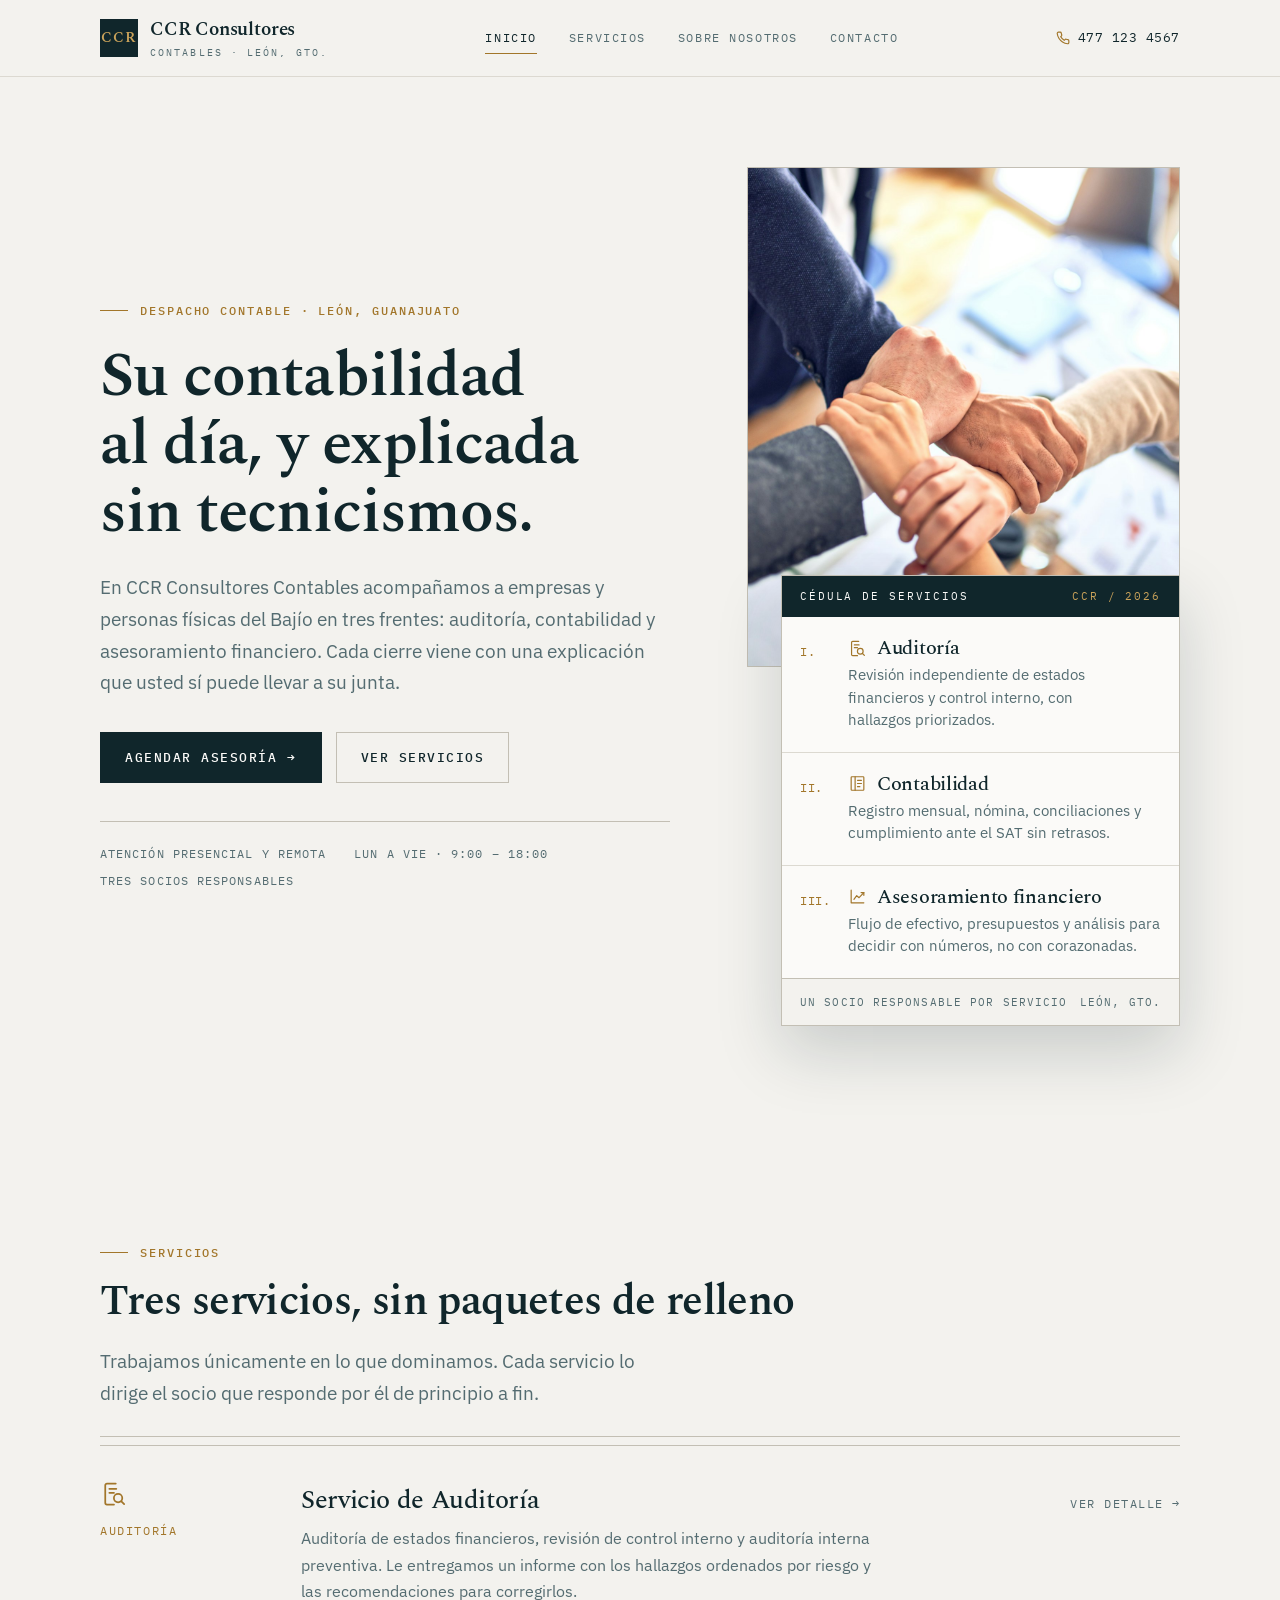
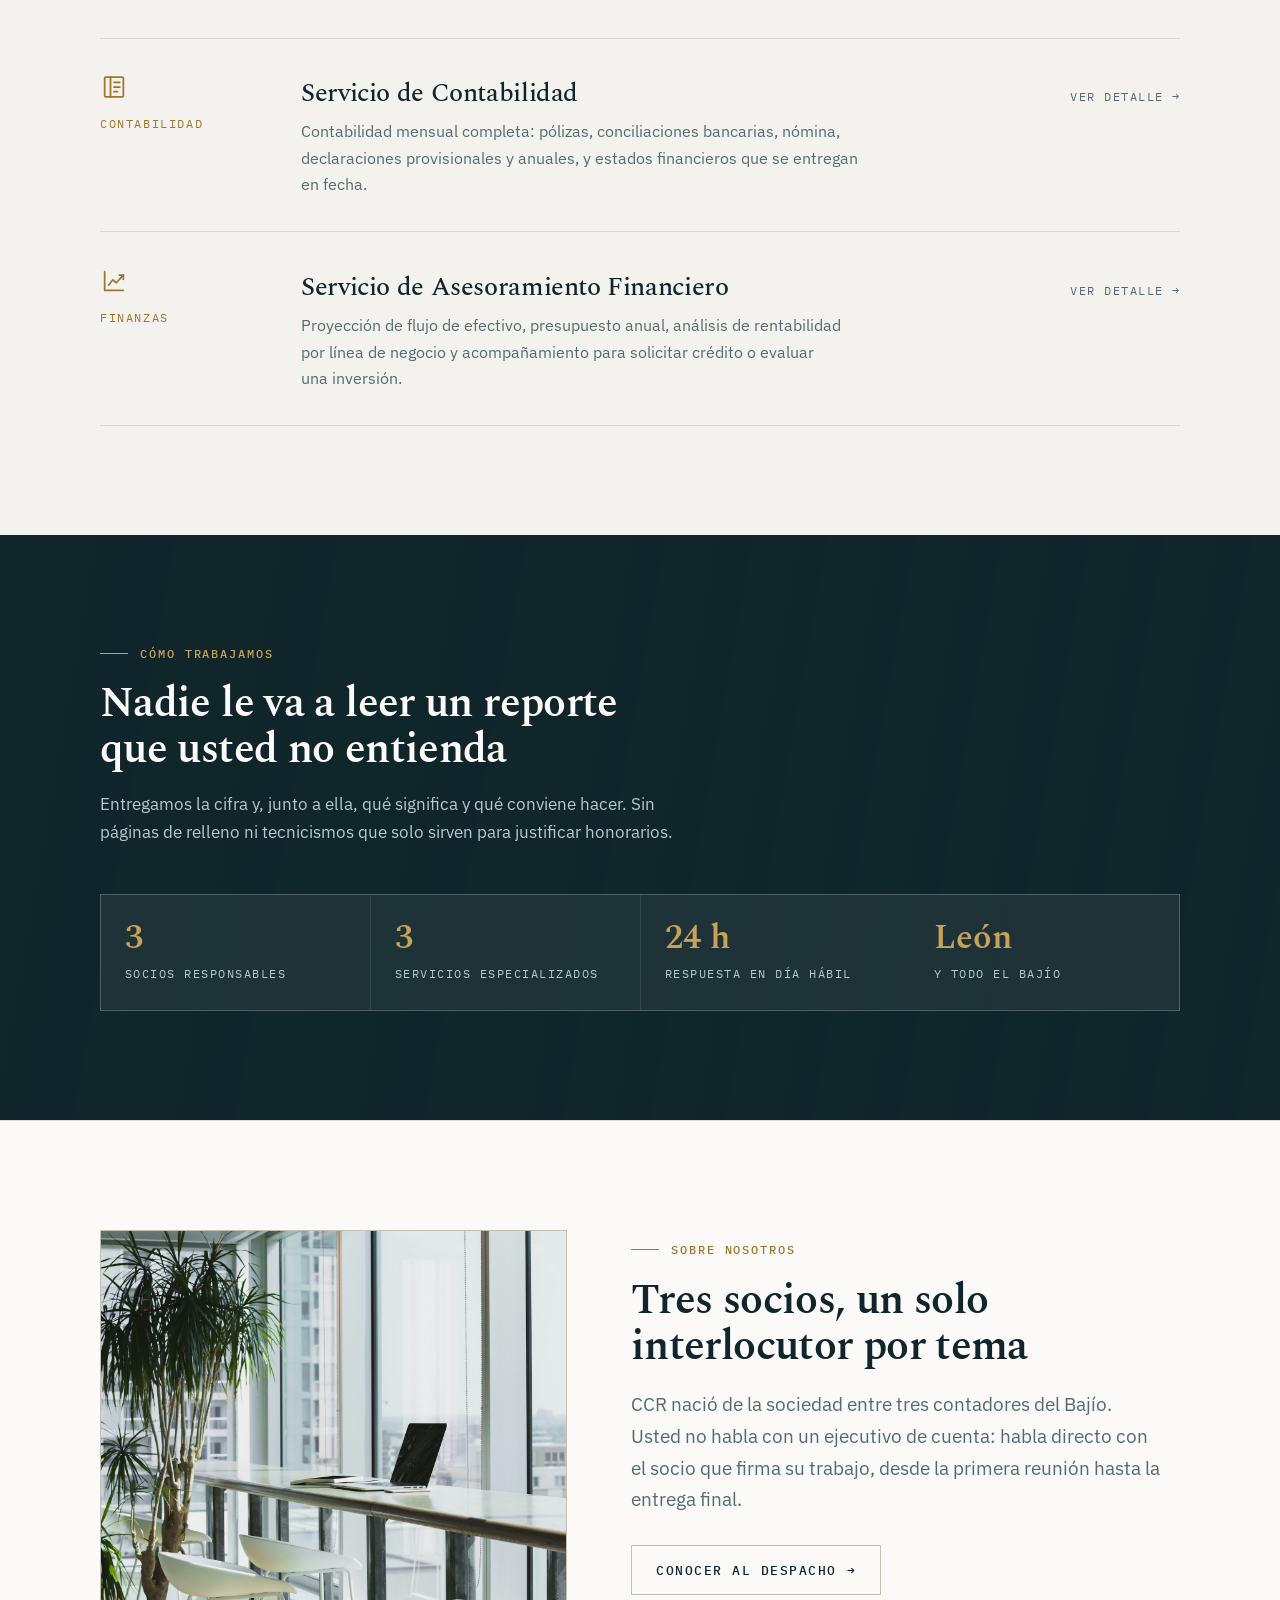
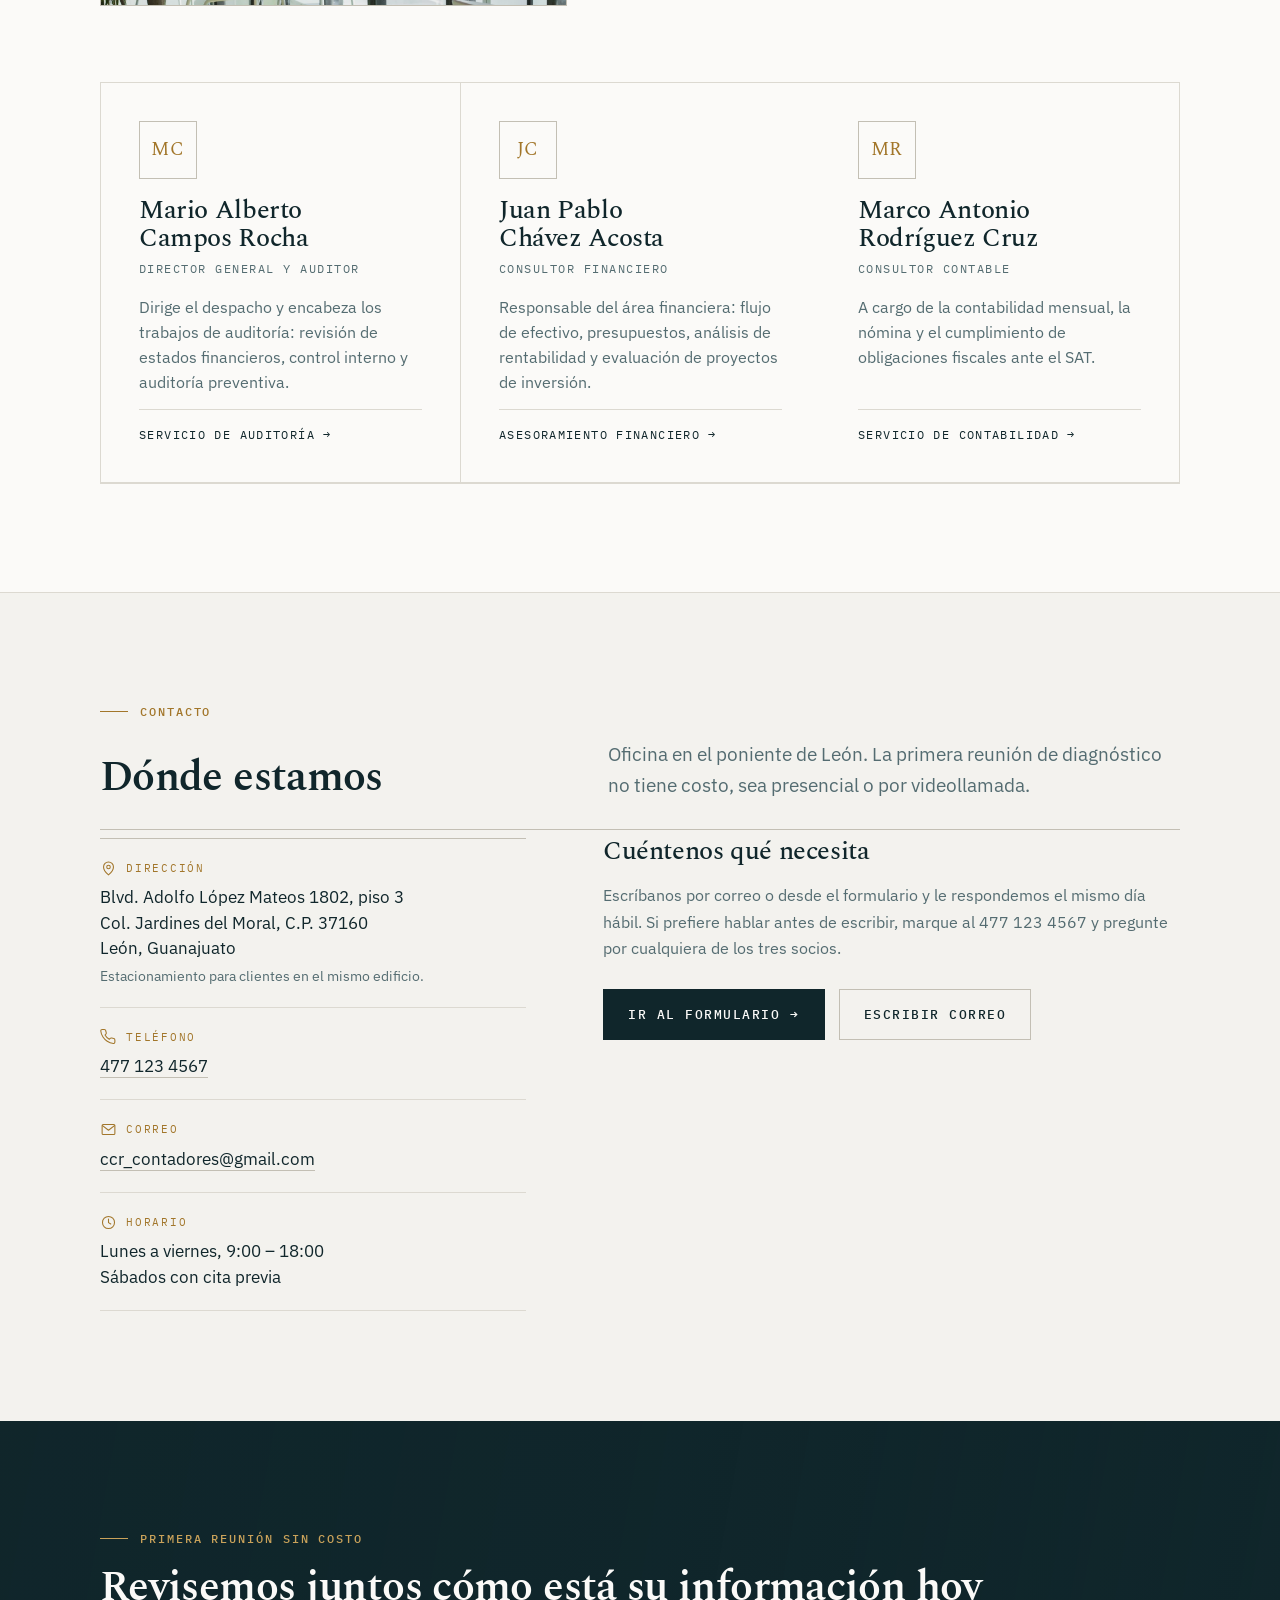
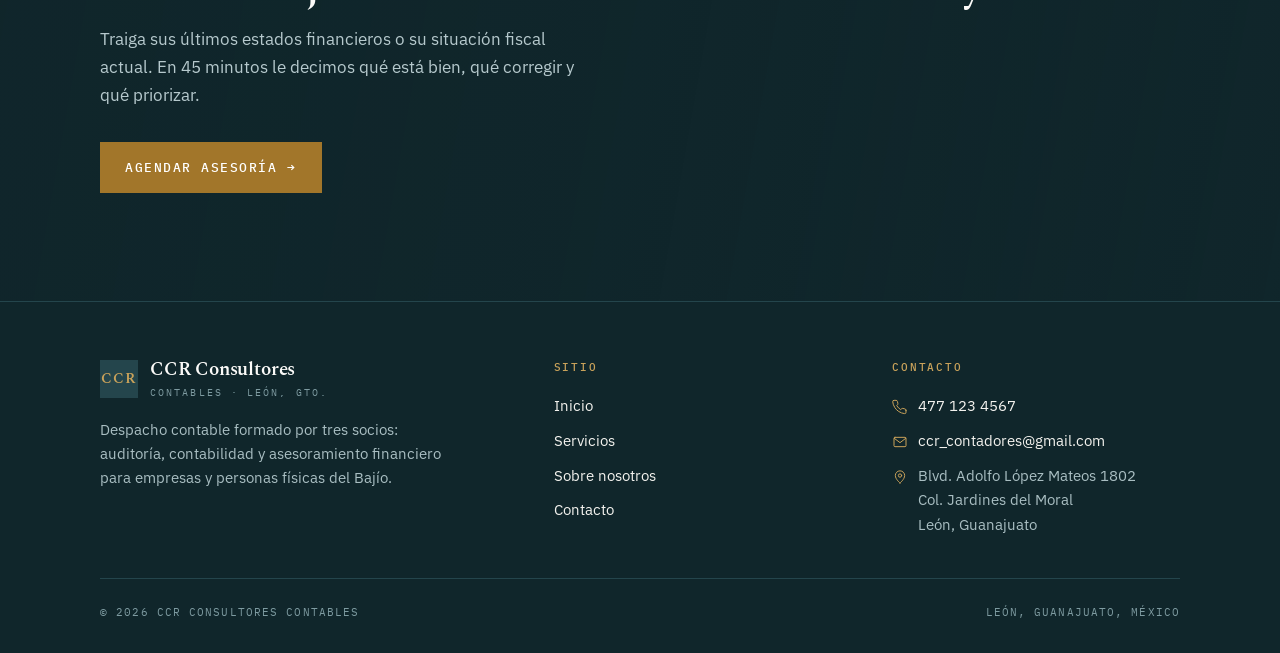
==== index.html @ 491fa57f "Sitio web de CCR Consultores Contables Sitio estatico de 4 paginas (inicio, servicios, sobre nosotro" ====
<!DOCTYPE html>
<html lang="es-MX">
<head>
<meta charset="UTF-8">
<meta name="viewport" content="width=device-width, initial-scale=1">
<title>CCR Consultores Contables | Despacho contable en León, Gto.</title>
<meta name="description" content="Despacho contable en León, Guanajuato. Auditoría, contabilidad y asesoramiento financiero para empresas y personas físicas del Bajío.">
<link rel="icon" href="data:image/svg+xml,%3Csvg xmlns='http://www.w3.org/2000/svg' viewBox='0 0 64 64'%3E%3Crect width='64' height='64' fill='%2310262B'/%3E%3Ctext x='32' y='42' font-family='Georgia,serif' font-size='26' fill='%23C9A25A' text-anchor='middle'%3ECCR%3C/text%3E%3C/svg%3E">
<link rel="preconnect" href="https://fonts.googleapis.com">
<link rel="preconnect" href="https://fonts.gstatic.com" crossorigin>
<link rel="stylesheet" href="https://fonts.googleapis.com/css2?family=Spectral:wght@500;600&family=IBM+Plex+Sans:wght@400;500&family=IBM+Plex+Mono:wght@400;500&display=swap">
<link rel="stylesheet" href="styles.css">
<script>document.documentElement.className += ' js';</script>
</head>
<body>

<header class="site-header">
  <div class="wrap header-inner">
    <a class="brand" href="index.html">
      <span class="mark">CCR</span>
      <span>
        <span class="name">CCR Consultores</span>
        <span class="sub">Contables · León, Gto.</span>
      </span>
    </a>
    <nav class="nav" id="nav">
      <a href="index.html" aria-current="page">Inicio</a>
      <a href="servicios.html">Servicios</a>
      <a href="nosotros.html">Sobre nosotros</a>
      <a href="contacto.html">Contacto</a>
    </nav>
    <a class="header-cta" href="tel:+524771234567">
      <svg width="14" height="14" viewBox="0 0 24 24" fill="none" stroke="currentColor" stroke-width="2" aria-hidden="true"><path d="M22 16.9v3a2 2 0 0 1-2.2 2 19.8 19.8 0 0 1-8.6-3.1 19.5 19.5 0 0 1-6-6A19.8 19.8 0 0 1 2.1 4.2 2 2 0 0 1 4.1 2h3a2 2 0 0 1 2 1.7c.1 1 .4 1.9.7 2.8a2 2 0 0 1-.5 2.1L8.1 9.9a16 16 0 0 0 6 6l1.3-1.2a2 2 0 0 1 2.1-.5c.9.3 1.8.6 2.8.7a2 2 0 0 1 1.7 2z"/></svg>
      477 123 4567
    </a>
    <button class="burger" id="burger" aria-label="Abrir menú" aria-expanded="false" aria-controls="nav"><span></span></button>
  </div>
</header>

<main>

  <!-- ================= PORTADA ================= -->
  <section class="hero">
    <div class="wrap hero-grid">
      <div class="anim anim-left">
        <p class="eyebrow">Despacho contable · León, Guanajuato</p>
        <h1>Su contabilidad al día, y explicada sin tecnicismos.</h1>
        <p class="lead">En CCR Consultores Contables acompañamos a empresas y personas físicas del Bajío en tres frentes: auditoría, contabilidad y asesoramiento financiero. Cada cierre viene con una explicación que usted sí puede llevar a su junta.</p>
        <div class="actions">
          <a class="btn" href="contacto.html">Agendar asesoría <span class="arrow">&rarr;</span></a>
          <a class="btn btn-ghost" href="servicios.html">Ver servicios</a>
        </div>
        <div class="hero-meta">
          <span>Atención presencial y remota</span>
          <span>Lun a Vie · 9:00 – 18:00</span>
          <span>Tres socios responsables</span>
        </div>
      </div>

      <div class="hero-media anim anim-right" style="--d:.12s">
        <div class="figure figure-frame fill">
          <img src="img/socios-mesa.jpg" alt="Socios del despacho reunidos alrededor de una mesa de trabajo con reportes financieros" loading="eager" width="1200" height="1800">
        </div>

        <div class="cedula">
          <div class="cedula-head">
            <span>Cédula de servicios</span>
            <span>CCR / 2026</span>
          </div>
          <ol>
            <li>
              <span class="num">I.</span>
              <div>
                <h3><svg class="icon" viewBox="0 0 24 24" aria-hidden="true"><path d="M13.5 3H6a1.5 1.5 0 0 0-1.5 1.5v15A1.5 1.5 0 0 0 6 21h6"/><path d="M8 7.5h6M8 11h4"/><circle cx="15.5" cy="15.5" r="3.6"/><path d="m18.3 18.3 2.4 2.4"/></svg>Auditoría</h3>
                <p>Revisión independiente de estados financieros y control interno, con hallazgos priorizados.</p>
              </div>
            </li>
            <li>
              <span class="num">II.</span>
              <div>
                <h3><svg class="icon" viewBox="0 0 24 24" aria-hidden="true"><rect x="4" y="3.5" width="16" height="17" rx="1"/><path d="M9 3.5v17"/><path d="M12 8h5M12 12h5M12 16h3"/></svg>Contabilidad</h3>
                <p>Registro mensual, nómina, conciliaciones y cumplimiento ante el SAT sin retrasos.</p>
              </div>
            </li>
            <li>
              <span class="num">III.</span>
              <div>
                <h3><svg class="icon" viewBox="0 0 24 24" aria-hidden="true"><path d="M4 4v16h16"/><path d="m7.5 15.5 3.5-4.5 3 2.5L20 7"/><path d="M16.5 7H20v3.5"/></svg>Asesoramiento financiero</h3>
                <p>Flujo de efectivo, presupuestos y análisis para decidir con números, no con corazonadas.</p>
              </div>
            </li>
          </ol>
          <div class="cedula-foot">
            <span>Un socio responsable por servicio</span>
            <span>León, Gto.</span>
          </div>
        </div>
      </div>
    </div>
  </section>

  <!-- ================= RESUMEN: SERVICIOS ================= -->
  <section>
    <div class="wrap">
      <div class="sec-head anim anim-up">
        <p class="eyebrow">Servicios</p>
        <div class="row">
          <h2>Tres servicios, sin paquetes de relleno</h2>
          <p class="lead">Trabajamos únicamente en lo que dominamos. Cada servicio lo dirige el socio que responde por él de principio a fin.</p>
        </div>
      </div>

      <div class="rows">
        <a class="row-item anim anim-up" href="servicios.html#auditoria">
          <span class="tag"><svg class="icon" viewBox="0 0 24 24" aria-hidden="true"><path d="M13.5 3H6a1.5 1.5 0 0 0-1.5 1.5v15A1.5 1.5 0 0 0 6 21h6"/><path d="M8 7.5h6M8 11h4"/><circle cx="15.5" cy="15.5" r="3.6"/><path d="m18.3 18.3 2.4 2.4"/></svg>Auditoría</span>
          <div class="body">
            <h3>Servicio de Auditoría</h3>
            <p>Auditoría de estados financieros, revisión de control interno y auditoría interna preventiva. Le entregamos un informe con los hallazgos ordenados por riesgo y las recomendaciones para corregirlos.</p>
          </div>
          <span class="go">Ver detalle <span class="arrow">&rarr;</span></span>
        </a>

        <a class="row-item anim anim-up" style="--d:.1s" href="servicios.html#contabilidad">
          <span class="tag"><svg class="icon" viewBox="0 0 24 24" aria-hidden="true"><rect x="4" y="3.5" width="16" height="17" rx="1"/><path d="M9 3.5v17"/><path d="M12 8h5M12 12h5M12 16h3"/></svg>Contabilidad</span>
          <div class="body">
            <h3>Servicio de Contabilidad</h3>
            <p>Contabilidad mensual completa: pólizas, conciliaciones bancarias, nómina, declaraciones provisionales y anuales, y estados financieros que se entregan en fecha.</p>
          </div>
          <span class="go">Ver detalle <span class="arrow">&rarr;</span></span>
        </a>

        <a class="row-item anim anim-up" style="--d:.2s" href="servicios.html#financiero">
          <span class="tag"><svg class="icon" viewBox="0 0 24 24" aria-hidden="true"><path d="M4 4v16h16"/><path d="m7.5 15.5 3.5-4.5 3 2.5L20 7"/><path d="M16.5 7H20v3.5"/></svg>Finanzas</span>
          <div class="body">
            <h3>Servicio de Asesoramiento Financiero</h3>
            <p>Proyección de flujo de efectivo, presupuesto anual, análisis de rentabilidad por línea de negocio y acompañamiento para solicitar crédito o evaluar una inversión.</p>
          </div>
          <span class="go">Ver detalle <span class="arrow">&rarr;</span></span>
        </a>
      </div>
    </div>
  </section>

  <!-- ================= BANDA CON PARALLAX ================= -->
  <section class="parallax">
    <div class="bg-clip"><img class="bg" src="img/edificios.jpg" alt="" aria-hidden="true" loading="lazy"></div>
    <div class="wrap">
      <div style="max-width:60ch">
        <p class="eyebrow anim anim-up">Cómo trabajamos</p>
        <h2 class="anim anim-up" style="--d:.08s; margin:18px 0 16px">Nadie le va a leer un reporte que usted no entienda</h2>
        <p class="anim anim-up" style="--d:.16s">Entregamos la cifra y, junto a ella, qué significa y qué conviene hacer. Sin páginas de relleno ni tecnicismos que solo sirven para justificar honorarios.</p>
      </div>

      <div class="stats">
        <div class="stat anim anim-up">
          <span class="n">3</span>
          <span class="t">Socios responsables</span>
        </div>
        <div class="stat anim anim-up" style="--d:.1s">
          <span class="n">3</span>
          <span class="t">Servicios especializados</span>
        </div>
        <div class="stat anim anim-up" style="--d:.2s">
          <span class="n">24 h</span>
          <span class="t">Respuesta en día hábil</span>
        </div>
        <div class="stat anim anim-up" style="--d:.3s">
          <span class="n">León</span>
          <span class="t">Y todo el Bajío</span>
        </div>
      </div>
    </div>
  </section>

  <!-- ================= RESUMEN: SOBRE NOSOTROS ================= -->
  <section class="band">
    <div class="wrap">
      <div class="split" style="margin-bottom:clamp(48px,6vw,80px)">
        <div class="figure figure-frame fill anim anim-left">
          <img src="img/oficina.jpg" alt="Interior de la oficina del despacho con vista a la ciudad" loading="lazy" width="1800" height="1200">
        </div>
        <div class="anim anim-right">
          <p class="eyebrow">Sobre nosotros</p>
          <h2 style="margin:18px 0 18px">Tres socios, un solo interlocutor por tema</h2>
          <p class="lead">CCR nació de la sociedad entre tres contadores del Bajío. Usted no habla con un ejecutivo de cuenta: habla directo con el socio que firma su trabajo, desde la primera reunión hasta la entrega final.</p>
          <div class="actions" style="margin-top:30px">
            <a class="btn btn-ghost" href="nosotros.html">Conocer al despacho <span class="arrow">&rarr;</span></a>
          </div>
        </div>
      </div>

      <div class="socios">
        <article class="socio anim anim-up">
          <span class="monogram">MC</span>
          <div>
            <h3>Mario Alberto Campos Rocha</h3>
            <span class="role">Director General y Auditor</span>
          </div>
          <p>Dirige el despacho y encabeza los trabajos de auditoría: revisión de estados financieros, control interno y auditoría preventiva.</p>
          <a class="link" href="servicios.html#auditoria">Servicio de Auditoría <span class="arrow">&rarr;</span></a>
        </article>

        <article class="socio anim anim-up" style="--d:.1s">
          <span class="monogram">JC</span>
          <div>
            <h3>Juan Pablo Chávez Acosta</h3>
            <span class="role">Consultor Financiero</span>
          </div>
          <p>Responsable del área financiera: flujo de efectivo, presupuestos, análisis de rentabilidad y evaluación de proyectos de inversión.</p>
          <a class="link" href="servicios.html#financiero">Asesoramiento Financiero <span class="arrow">&rarr;</span></a>
        </article>

        <article class="socio anim anim-up" style="--d:.2s">
          <span class="monogram">MR</span>
          <div>
            <h3>Marco Antonio Rodríguez Cruz</h3>
            <span class="role">Consultor Contable</span>
          </div>
          <p>A cargo de la contabilidad mensual, la nómina y el cumplimiento de obligaciones fiscales ante el SAT.</p>
          <a class="link" href="servicios.html#contabilidad">Servicio de Contabilidad <span class="arrow">&rarr;</span></a>
        </article>
      </div>
    </div>
  </section>

  <!-- ================= RESUMEN: CONTACTO ================= -->
  <section>
    <div class="wrap">
      <div class="sec-head anim anim-up">
        <p class="eyebrow">Contacto</p>
        <div class="row">
          <h2>Dónde estamos</h2>
          <p class="lead">Oficina en el poniente de León. La primera reunión de diagnóstico no tiene costo, sea presencial o por videollamada.</p>
        </div>
      </div>

      <div class="contact-grid">
        <dl class="datos anim anim-left">
          <div>
            <dt><svg class="icon" viewBox="0 0 24 24" aria-hidden="true"><path d="M12 21s7-5.6 7-11.2A7 7 0 0 0 5 9.8C5 15.4 12 21 12 21z"/><circle cx="12" cy="9.8" r="2.5"/></svg>Dirección</dt>
            <dd>Blvd. Adolfo López Mateos 1802, piso 3<br>Col. Jardines del Moral, C.P. 37160<br>León, Guanajuato
              <small>Estacionamiento para clientes en el mismo edificio.</small>
            </dd>
          </div>
          <div>
            <dt><svg class="icon" viewBox="0 0 24 24" aria-hidden="true"><path d="M21 16.9v3a2 2 0 0 1-2.2 2 19.8 19.8 0 0 1-8.6-3.1 19.5 19.5 0 0 1-6-6A19.8 19.8 0 0 1 1.1 4.2 2 2 0 0 1 3.1 2h3a2 2 0 0 1 2 1.7c.1 1 .4 1.9.7 2.8a2 2 0 0 1-.5 2.1L7.1 9.9a16 16 0 0 0 6 6l1.3-1.2a2 2 0 0 1 2.1-.5c.9.3 1.8.6 2.8.7a2 2 0 0 1 1.7 2z"/></svg>Teléfono</dt>
            <dd><a href="tel:+524771234567">477 123 4567</a></dd>
          </div>
          <div>
            <dt><svg class="icon" viewBox="0 0 24 24" aria-hidden="true"><rect x="3" y="5" width="18" height="14" rx="1.5"/><path d="m3.6 6.6 8.4 6.4 8.4-6.4"/></svg>Correo</dt>
            <dd><a href="mailto:ccr_contadores@gmail.com">ccr_contadores@gmail.com</a></dd>
          </div>
          <div>
            <dt><svg class="icon" viewBox="0 0 24 24" aria-hidden="true"><circle cx="12" cy="12" r="8.5"/><path d="M12 7v5.2l3.2 2"/></svg>Horario</dt>
            <dd>Lunes a viernes, 9:00 – 18:00<br>Sábados con cita previa</dd>
          </div>
        </dl>

        <div class="anim anim-right">
          <h3 style="margin-bottom:16px">Cuéntenos qué necesita</h3>
          <p class="lead" style="font-size:16px">Escríbanos por correo o desde el formulario y le respondemos el mismo día hábil. Si prefiere hablar antes de escribir, marque al 477 123 4567 y pregunte por cualquiera de los tres socios.</p>
          <div class="actions" style="margin-top:28px">
            <a class="btn" href="contacto.html">Ir al formulario <span class="arrow">&rarr;</span></a>
            <a class="btn btn-ghost" href="mailto:ccr_contadores@gmail.com">Escribir correo</a>
          </div>
        </div>
      </div>
    </div>
  </section>

  <!-- ================= LLAMADO ================= -->
  <section class="cta-band parallax">
    <div class="bg-clip"><img class="bg" src="img/acuerdo.jpg" alt="" aria-hidden="true" loading="lazy"></div>
    <div class="wrap cta-inner">
      <div class="anim anim-up">
        <p class="eyebrow">Primera reunión sin costo</p>
        <h2 style="margin:16px 0 14px">Revisemos juntos cómo está su información hoy</h2>
        <p>Traiga sus últimos estados financieros o su situación fiscal actual. En 45 minutos le decimos qué está bien, qué corregir y qué priorizar.</p>
      </div>
      <div class="actions anim anim-up" style="--d:.12s">
        <a class="btn" href="contacto.html">Agendar asesoría <span class="arrow">&rarr;</span></a>
      </div>
    </div>
  </section>

</main>

<footer class="site-footer">
  <div class="wrap">
    <div class="footer-grid">
      <div>
        <a class="brand" href="index.html">
          <span class="mark">CCR</span>
          <span>
            <span class="name">CCR Consultores</span>
            <span class="sub">Contables · León, Gto.</span>
          </span>
        </a>
        <p class="about">Despacho contable formado por tres socios: auditoría, contabilidad y asesoramiento financiero para empresas y personas físicas del Bajío.</p>
      </div>
      <div>
        <h4>Sitio</h4>
        <ul>
          <li><a href="index.html">Inicio</a></li>
          <li><a href="servicios.html">Servicios</a></li>
          <li><a href="nosotros.html">Sobre nosotros</a></li>
          <li><a href="contacto.html">Contacto</a></li>
        </ul>
      </div>
      <div>
        <h4>Contacto</h4>
        <ul>
          <li><svg class="icon" viewBox="0 0 24 24" aria-hidden="true"><path d="M21 16.9v3a2 2 0 0 1-2.2 2 19.8 19.8 0 0 1-8.6-3.1 19.5 19.5 0 0 1-6-6A19.8 19.8 0 0 1 1.1 4.2 2 2 0 0 1 3.1 2h3a2 2 0 0 1 2 1.7c.1 1 .4 1.9.7 2.8a2 2 0 0 1-.5 2.1L7.1 9.9a16 16 0 0 0 6 6l1.3-1.2a2 2 0 0 1 2.1-.5c.9.3 1.8.6 2.8.7a2 2 0 0 1 1.7 2z"/></svg><a href="tel:+524771234567">477 123 4567</a></li>
          <li><svg class="icon" viewBox="0 0 24 24" aria-hidden="true"><rect x="3" y="5" width="18" height="14" rx="1.5"/><path d="m3.6 6.6 8.4 6.4 8.4-6.4"/></svg><a href="mailto:ccr_contadores@gmail.com">ccr_contadores@gmail.com</a></li>
          <li><svg class="icon" viewBox="0 0 24 24" aria-hidden="true"><path d="M12 21s7-5.6 7-11.2A7 7 0 0 0 5 9.8C5 15.4 12 21 12 21z"/><circle cx="12" cy="9.8" r="2.5"/></svg>Blvd. Adolfo López Mateos 1802<br>Col. Jardines del Moral<br>León, Guanajuato</li>
        </ul>
      </div>
    </div>
    <div class="legal">
      <span>&copy; 2026 CCR Consultores Contables</span>
      <span>León, Guanajuato, México</span>
    </div>
  </div>
</footer>

<script src="script.js"></script>
</body>
</html>
---- styles.css ----
/* ==========================================================================
   CCR Consultores Contables - hoja de estilos unica
   Paleta "libro mayor": tinta petroleo / papel / laton
   ========================================================================== */

:root{
  --ink:        #10262B;
  --ink-2:      #1B3A41;
  --paper:      #F3F2EE;
  --paper-2:    #FBFAF8;
  --brass:      #A2762A;
  --brass-soft: #C9A25A;
  --slate:      #546C71;
  --line:       #DCD9D1;
  --line-2:     #C3BFB4;

  --serif: "Spectral", Georgia, "Times New Roman", serif;
  --sans:  "IBM Plex Sans", "Segoe UI", Helvetica, Arial, sans-serif;
  --mono:  "IBM Plex Mono", "Courier New", monospace;

  --wrap: 1160px;
  --pad: clamp(20px, 4vw, 40px);
  --sec: clamp(64px, 8.5vw, 116px);
}

*,*::before,*::after{ box-sizing:border-box; }

html{ scroll-behavior:smooth; }

body{
  margin:0;
  background:var(--paper);
  color:var(--ink);
  font-family:var(--sans);
  font-size:17px;
  line-height:1.65;
  -webkit-font-smoothing:antialiased;
}

img{ max-width:100%; display:block; }
a{ color:inherit; }

::selection{ background:var(--brass); color:#fff; }

:focus-visible{
  outline:2px solid var(--brass);
  outline-offset:3px;
}

/* ---------- Tipografia ---------- */

h1,h2,h3{
  font-family:var(--serif);
  font-weight:600;
  letter-spacing:-0.015em;
  line-height:1.1;
  text-wrap:balance;
  margin:0;
}

h1{ font-size:clamp(38px, 5.2vw, 62px); }
h2{ font-size:clamp(28px, 3.4vw, 42px); }
h3{ font-size:clamp(21px, 2vw, 26px); font-weight:500; }

p{ margin:0; text-wrap:pretty; }

.lead{
  font-size:clamp(17px, 1.5vw, 20px);
  color:var(--slate);
  max-width:60ch;
}

.eyebrow{
  font-family:var(--mono);
  font-size:12px;
  font-weight:500;
  letter-spacing:0.16em;
  text-transform:uppercase;
  color:var(--brass);
  display:flex;
  align-items:center;
  gap:12px;
  margin:0;
}
.eyebrow::before{
  content:"";
  width:28px;
  height:1px;
  background:var(--brass);
  flex:none;
}

/* ---------- Estructura ---------- */

.wrap{
  width:100%;
  max-width:var(--wrap);
  margin-inline:auto;
  padding-inline:var(--pad);
}

section{ padding-block:var(--sec); }

.sec-head{
  display:flex;
  flex-direction:column;
  gap:16px;
  padding-bottom:28px;
  border-bottom:1px solid var(--line-2);
  margin-bottom:8px;
}
.sec-head .row{
  display:flex;
  flex-wrap:wrap;
  align-items:flex-end;
  justify-content:space-between;
  gap:20px 40px;
}
.sec-head p.lead{ max-width:52ch; }

.band{ background:var(--paper-2); border-block:1px solid var(--line); }

/* ---------- Botones ---------- */

.btn{
  display:inline-flex;
  align-items:center;
  gap:10px;
  padding:14px 24px;
  font-family:var(--mono);
  font-size:12.5px;
  font-weight:500;
  letter-spacing:0.12em;
  text-transform:uppercase;
  text-decoration:none;
  border:1px solid var(--ink);
  background:var(--ink);
  color:var(--paper-2);
  cursor:pointer;
  transition:background .25s ease, color .25s ease, border-color .25s ease;
}
.btn:hover{ background:var(--ink-2); border-color:var(--ink-2); }

.btn-ghost{
  background:transparent;
  color:var(--ink);
  border-color:var(--line-2);
}
.btn-ghost:hover{ background:transparent; border-color:var(--ink); color:var(--ink); }

.btn .arrow{ transition:transform .25s ease; }
.btn:hover .arrow{ transform:translateX(4px); }

.actions{ display:flex; flex-wrap:wrap; gap:14px; }

/* ---------- Encabezado ---------- */

.site-header{
  position:sticky;
  top:0;
  z-index:50;
  background:var(--paper);
  border-bottom:1px solid var(--line);
  transition:box-shadow .3s ease;
}
.site-header.is-stuck{ box-shadow:0 1px 14px rgba(16,38,43,.09); }

.header-inner{
  display:flex;
  align-items:center;
  justify-content:space-between;
  gap:24px;
  min-height:76px;
}

.brand{
  display:flex;
  align-items:center;
  gap:12px;
  text-decoration:none;
}
.brand .mark{
  width:38px; height:38px;
  flex:none;
  display:grid;
  place-items:center;
  background:var(--ink);
  color:var(--brass-soft);
  font-family:var(--serif);
  font-size:15px;
  font-weight:600;
  letter-spacing:0.06em;
}
.brand .name{
  font-family:var(--serif);
  font-size:19px;
  font-weight:600;
  line-height:1.05;
  letter-spacing:-0.01em;
}
.brand .sub{
  display:block;
  font-family:var(--mono);
  font-size:9.5px;
  font-weight:400;
  letter-spacing:0.22em;
  text-transform:uppercase;
  color:var(--slate);
  margin-top:2px;
}

.nav{ display:flex; align-items:center; gap:32px; }
.nav a{
  font-family:var(--mono);
  font-size:12px;
  letter-spacing:0.13em;
  text-transform:uppercase;
  text-decoration:none;
  color:var(--slate);
  padding-block:6px;
  border-bottom:1.5px solid transparent;
  transition:color .2s ease, border-color .2s ease;
}
.nav a:hover{ color:var(--ink); }
.nav a[aria-current="page"]{ color:var(--ink); border-bottom-color:var(--brass); }

.header-cta{
  display:flex;
  align-items:center;
  gap:8px;
  font-family:var(--mono);
  font-size:13px;
  letter-spacing:0.04em;
  text-decoration:none;
  color:var(--ink);
  font-variant-numeric:tabular-nums;
  white-space:nowrap;
}
.header-cta svg{ color:var(--brass); }
.header-cta:hover{ color:var(--brass); }

.burger{
  display:none;
  width:42px; height:42px;
  background:none;
  border:1px solid var(--line-2);
  cursor:pointer;
  padding:0;
  place-items:center;
}
.burger span{
  display:block;
  width:18px; height:1.5px;
  background:var(--ink);
  position:relative;
}
.burger span::before,.burger span::after{
  content:""; position:absolute; left:0;
  width:18px; height:1.5px; background:var(--ink);
  transition:transform .25s ease;
}
.burger span::before{ top:-6px; }
.burger span::after{ top:6px; }
.burger[aria-expanded="true"] span{ background:transparent; }
.burger[aria-expanded="true"] span::before{ transform:translateY(6px) rotate(45deg); }
.burger[aria-expanded="true"] span::after{ transform:translateY(-6px) rotate(-45deg); }

/* ---------- Portada ---------- */

.hero{ padding-block:clamp(52px, 7vw, 96px) var(--sec); }
.hero-grid{
  display:grid;
  grid-template-columns:1.08fr 0.82fr;
  gap:clamp(40px, 6vw, 84px);
  align-items:center;
}
.hero h1{ margin-block:22px 24px; }
.hero .actions{ margin-top:34px; }

.hero-meta{
  display:flex;
  flex-wrap:wrap;
  gap:8px 28px;
  margin-top:38px;
  padding-top:22px;
  border-top:1px solid var(--line-2);
  font-family:var(--mono);
  font-size:12px;
  letter-spacing:0.09em;
  text-transform:uppercase;
  color:var(--slate);
}

/* Cedula: panel tipo documento contable */
.cedula{
  background:var(--paper-2);
  border:1px solid var(--line-2);
}
.cedula-head{
  display:flex;
  align-items:center;
  justify-content:space-between;
  gap:16px;
  background:var(--ink);
  color:var(--paper-2);
  padding:12px 18px;
  font-family:var(--mono);
  font-size:10.5px;
  letter-spacing:0.18em;
  text-transform:uppercase;
}
.cedula-head span:last-child{ color:var(--brass-soft); }
.cedula ol{ list-style:none; margin:0; padding:0; }
.cedula li{
  display:grid;
  grid-template-columns:34px 1fr;
  gap:14px;
  padding:20px 18px;
  border-bottom:1px solid var(--line);
}
.cedula li:last-child{ border-bottom:0; }
.cedula .num{
  font-family:var(--mono);
  font-size:12px;
  color:var(--brass);
  padding-top:5px;
  letter-spacing:0.06em;
}
.cedula h3{ font-size:20px; }
.cedula p{
  font-size:14.5px;
  line-height:1.55;
  color:var(--slate);
  margin-top:5px;
}
.cedula-foot{
  padding:14px 18px;
  border-top:1px solid var(--line-2);
  background:var(--paper);
  font-family:var(--mono);
  font-size:11px;
  letter-spacing:0.1em;
  text-transform:uppercase;
  color:var(--slate);
  display:flex;
  justify-content:space-between;
  gap:12px;
}

/* ---------- Renglones (servicios / socios) ---------- */

.rows{ border-top:1px solid var(--line-2); }

.row-item{
  display:grid;
  grid-template-columns:150px 1fr auto;
  gap:clamp(20px, 4vw, 56px);
  align-items:baseline;
  padding:34px 0;
  border-bottom:1px solid var(--line);
  text-decoration:none;
  position:relative;
  transition:padding-left .35s ease;
}
.row-item::before{
  content:"";
  position:absolute;
  left:0; top:-1px; bottom:-1px;
  width:2px;
  background:var(--brass);
  transform:scaleY(0);
  transform-origin:top;
  transition:transform .35s ease;
}
a.row-item:hover::before{ transform:scaleY(1); }
a.row-item:hover{ padding-left:18px; }

.row-item .tag{
  font-family:var(--mono);
  font-size:11.5px;
  letter-spacing:0.14em;
  text-transform:uppercase;
  color:var(--brass);
}
.row-item .body p{
  color:var(--slate);
  margin-top:10px;
  max-width:58ch;
  font-size:16px;
}
.row-item .go{
  font-family:var(--mono);
  font-size:11.5px;
  letter-spacing:0.13em;
  text-transform:uppercase;
  color:var(--slate);
  white-space:nowrap;
  display:flex;
  align-items:center;
  gap:8px;
}
a.row-item:hover .go{ color:var(--ink); }
a.row-item:hover .go .arrow{ transform:translateX(4px); }
.go .arrow{ transition:transform .3s ease; }

/* ---------- Servicio detallado ---------- */

.svc{
  display:grid;
  grid-template-columns:0.42fr 0.58fr;
  gap:clamp(28px, 5vw, 72px);
  padding-block:clamp(40px, 5vw, 64px);
  border-bottom:1px solid var(--line);
  align-items:start;
}
.svc:first-of-type{ border-top:1px solid var(--line-2); }
.svc-aside{ position:sticky; top:110px; }
.svc-aside h2{ margin-block:14px 16px; }
.svc-aside .owner{
  font-family:var(--mono);
  font-size:11.5px;
  letter-spacing:0.1em;
  text-transform:uppercase;
  color:var(--slate);
  padding-top:16px;
  border-top:1px solid var(--line);
  margin-top:20px;
  line-height:1.8;
}
.svc-aside .owner strong{ color:var(--ink); font-weight:500; }

.checklist{ list-style:none; margin:26px 0 0; padding:0; }
.checklist li{
  display:grid;
  grid-template-columns:auto 1fr;
  gap:14px;
  padding:14px 0;
  border-bottom:1px dotted var(--line-2);
  font-size:16px;
}
.checklist li:last-child{ border-bottom:0; }
.checklist li::before{
  content:"";
  width:16px; height:16px;
  margin-top:5px;
  background:url("data:image/svg+xml,%3Csvg xmlns='http://www.w3.org/2000/svg' viewBox='0 0 24 24' fill='none' stroke='%23A2762A' stroke-width='2.2' stroke-linecap='round' stroke-linejoin='round'%3E%3Cpath d='m4 12.5 5.5 5.5L20 7'/%3E%3C/svg%3E") center/contain no-repeat;
}

/* ---------- Socios ---------- */

.socios{
  display:grid;
  grid-template-columns:repeat(auto-fit, minmax(280px, 1fr));
  gap:1px;
  background:var(--line);
  border:1px solid var(--line);
}
.socio{
  background:var(--paper-2);
  padding:clamp(26px, 3vw, 38px);
  display:flex;
  flex-direction:column;
  gap:14px;
}
.socio .monogram{
  width:58px; height:58px;
  display:grid;
  place-items:center;
  border:1px solid var(--line-2);
  color:var(--brass);
  font-family:var(--serif);
  font-size:19px;
  letter-spacing:0.04em;
}
.socio h3{ margin-top:4px; }
.socio .role{
  font-family:var(--mono);
  font-size:11.5px;
  letter-spacing:0.13em;
  text-transform:uppercase;
  color:var(--slate);
}
.socio p{ font-size:15.5px; color:var(--slate); line-height:1.6; }
.socio .link{
  margin-top:auto;
  padding-top:16px;
  border-top:1px solid var(--line);
  font-family:var(--mono);
  font-size:11.5px;
  letter-spacing:0.12em;
  text-transform:uppercase;
  text-decoration:none;
  color:var(--ink);
  display:flex;
  align-items:center;
  gap:8px;
}
.socio .link:hover{ color:var(--brass); }
.socio .link:hover .arrow{ transform:translateX(4px); }
.socio .link .arrow{ transition:transform .3s ease; }

/* ---------- Valores ---------- */

.values{
  display:grid;
  grid-template-columns:repeat(auto-fit, minmax(230px, 1fr));
  gap:clamp(24px, 3vw, 44px);
}
.value h3{ font-size:20px; margin-bottom:10px; }
.value p{ color:var(--slate); font-size:15.5px; }
.value .k{
  font-family:var(--mono);
  font-size:11.5px;
  letter-spacing:0.14em;
  text-transform:uppercase;
  color:var(--brass);
  display:block;
  padding-bottom:14px;
  margin-bottom:16px;
  border-bottom:1px solid var(--line-2);
}

/* ---------- Contacto ---------- */

.contact-grid{
  display:grid;
  grid-template-columns:0.85fr 1.15fr;
  gap:clamp(36px, 6vw, 80px);
  align-items:start;
}

.datos{ margin:0; }
.datos > div{
  padding:20px 0;
  border-bottom:1px solid var(--line);
}
.datos > div:first-child{ border-top:1px solid var(--line-2); }
.datos dt{
  font-family:var(--mono);
  font-size:11px;
  letter-spacing:0.16em;
  text-transform:uppercase;
  color:var(--brass);
  margin-bottom:8px;
}
.datos dd{
  margin:0;
  font-size:16.5px;
  line-height:1.55;
  font-variant-numeric:tabular-nums;
}
.datos dd a{ text-decoration:none; border-bottom:1px solid var(--line-2); }
.datos dd a:hover{ border-bottom-color:var(--brass); color:var(--brass); }
.datos dd small{
  display:block;
  color:var(--slate);
  font-size:13.5px;
  margin-top:4px;
  font-family:var(--sans);
}

form{ display:grid; gap:24px; }
.field{ display:grid; gap:8px; }
.field label{
  font-family:var(--mono);
  font-size:11px;
  letter-spacing:0.15em;
  text-transform:uppercase;
  color:var(--slate);
}
.field input,.field select,.field textarea{
  font-family:var(--sans);
  font-size:16px;
  color:var(--ink);
  background:transparent;
  border:0;
  border-bottom:1px solid var(--line-2);
  padding:10px 2px;
  border-radius:0;
  transition:border-color .25s ease;
}
.field textarea{ resize:vertical; min-height:110px; }
.field input:focus,.field select:focus,.field textarea:focus{
  outline:none;
  border-bottom-color:var(--brass);
}
.field-2{ display:grid; grid-template-columns:1fr 1fr; gap:24px; }
.form-note{ font-size:13.5px; color:var(--slate); }
.form-msg{
  font-family:var(--mono);
  font-size:12.5px;
  letter-spacing:0.06em;
  color:var(--brass);
  min-height:20px;
}

.mapa{
  margin-top:28px;
  border:1px solid var(--line-2);
  background:var(--paper-2);
  padding:22px;
  display:flex;
  flex-wrap:wrap;
  align-items:center;
  justify-content:space-between;
  gap:16px;
}
.mapa p{ font-size:15px; color:var(--slate); max-width:40ch; }

/* ---------- Llamado final ---------- */

.cta-band{
  background:var(--ink);
  color:var(--paper);
}
.cta-band h2{ color:var(--paper-2); }
.cta-band p{ color:#A9BEC2; max-width:52ch; }
.cta-band .eyebrow{ color:var(--brass-soft); }
.cta-band .eyebrow::before{ background:var(--brass-soft); }
.cta-inner{
  display:flex;
  flex-wrap:wrap;
  align-items:flex-end;
  justify-content:space-between;
  gap:32px;
}
.cta-band .btn{
  background:var(--brass);
  border-color:var(--brass);
  color:#fff;
}
.cta-band .btn:hover{ background:var(--brass-soft); border-color:var(--brass-soft); color:var(--ink); }
.cta-band .btn-ghost{
  background:transparent;
  border-color:#3C5A60;
  color:var(--paper);
}
.cta-band .btn-ghost:hover{ border-color:var(--paper); background:transparent; color:var(--paper); }

/* ---------- Pie ---------- */

.site-footer{
  background:var(--ink);
  color:#A9BEC2;
  border-top:1px solid #24454C;
  padding-block:56px 32px;
  font-size:15px;
}
.site-footer a{ color:var(--paper); text-decoration:none; }
.site-footer a:hover{ color:var(--brass-soft); }
.footer-grid{
  display:grid;
  grid-template-columns:1.4fr 1fr 1fr;
  gap:clamp(28px, 4vw, 56px);
  padding-bottom:40px;
  border-bottom:1px solid #24454C;
}
.site-footer .brand .name{ color:var(--paper-2); }
.site-footer .brand .sub{ color:#7E9BA1; }
.site-footer .brand .mark{ background:#24454C; }
.site-footer h4{
  font-family:var(--mono);
  font-size:11px;
  font-weight:500;
  letter-spacing:0.16em;
  text-transform:uppercase;
  color:var(--brass-soft);
  margin:0 0 18px;
}
.site-footer ul{ list-style:none; margin:0; padding:0; display:grid; gap:10px; }
.site-footer .about{ margin-top:18px; max-width:38ch; font-size:15px; line-height:1.6; }
.legal{
  display:flex;
  flex-wrap:wrap;
  justify-content:space-between;
  gap:12px;
  padding-top:24px;
  font-family:var(--mono);
  font-size:11px;
  letter-spacing:0.1em;
  text-transform:uppercase;
  color:#7E9BA1;
}

/* ==========================================================================
   Animaciones de entrada al hacer scroll
   (equivalentes a fadeInUp / fadeInLeft / fadeInRight)
   Sin JavaScript todo se ve normal: la opacidad solo baja si existe .js
   ========================================================================== */

.js .anim{
  opacity:0;
  transition:opacity .85s cubic-bezier(.22,.68,.36,1),
             transform .85s cubic-bezier(.22,.68,.36,1);
  transition-delay:var(--d, 0s);
  will-change:transform, opacity;
}
.js .anim-up{ transform:translateY(36px); }
.js .anim-left{ transform:translateX(-44px); }
.js .anim-right{ transform:translateX(44px); }
.js .anim-zoom{ transform:scale(.965); }

.js .anim.is-in{ opacity:1; transform:none; }

/* ==========================================================================
   Iconos (SVG en línea, sin librerías: heredan el color del texto)
   ========================================================================== */

.icon{
  width:22px; height:22px;
  flex:none;
  fill:none;
  stroke:currentColor;
  stroke-width:1.5;
  stroke-linecap:round;
  stroke-linejoin:round;
}

/* Icono enmarcado, montado sobre la esquina de la fotografía */
.icon-box{
  position:relative;
  width:56px; height:56px;
  display:grid;
  place-items:center;
  border:1px solid var(--line-2);
  background:var(--paper);
  color:var(--brass);
  margin:-53px 0 24px 20px;
}
.icon-box .icon{ width:27px; height:27px; }

/* Cédula del hero */
.cedula h3{ display:flex; align-items:center; gap:10px; }
.cedula h3 .icon{ width:19px; height:19px; color:var(--brass); }

/* Renglones de servicios */
.row-item .tag{
  display:flex;
  flex-direction:column;
  align-items:flex-start;
  gap:14px;
}
.row-item .tag .icon{ width:28px; height:28px; }

/* Datos de contacto */
.datos dt{ display:flex; align-items:center; gap:9px; }
.datos dt .icon{ width:17px; height:17px; }

/* Valores */
.value .k{ display:flex; align-items:center; gap:9px; }
.value .k .icon{ width:19px; height:19px; }

/* Pie de página */
.site-footer ul li{ display:flex; align-items:flex-start; gap:10px; }
.site-footer .icon{
  width:16px; height:16px;
  color:var(--brass-soft);
  margin-top:5px;
}

/* Dentro de un botón */
.btn .icon{ width:16px; height:16px; }

/* ---------- Imágenes ---------- */

.figure{
  position:relative;
  overflow:hidden;
  background:var(--ink-2);
}
.figure img{
  display:block;
  width:100%;
  height:100%;
  object-fit:cover;
}

/* Zoom lento al aparecer */
.js .figure > img{
  transform:scale(1.09);
  transition:transform 1.6s cubic-bezier(.22,.68,.36,1);
}
.js .anim.is-in .figure > img,
.js .figure.is-in > img{ transform:scale(1); }

.figure-frame{ border:1px solid var(--line-2); }

/* Imagen fija que llena su marco (los marcos miden por padding, así que la
   imagen tiene que ir posicionada) */
.figure.fill > img{
  position:absolute;
  inset:0;
  width:100%;
  height:100%;
  transform:none;
}

/* ---------- Bandas con parallax ---------- */

.parallax{
  position:relative;
  overflow:hidden;
  isolation:isolate;
  background:var(--ink);
  color:var(--paper);
}
/* Fondo verdaderamente fijo: la foto se queda quieta y la banda se desliza
   encima. `clip` recorta al hijo fijo SIN anclarlo al padre (position:fixed
   seguiría anclado si usáramos clip-path, transform o will-change aquí). */
.parallax > .bg-clip{
  position:absolute;
  inset:0;
  z-index:-2;
  clip:rect(0, auto, auto, 0);
}
.parallax .bg{
  position:fixed;
  top:0; left:0;
  width:100%;
  height:100vh;
  object-fit:cover;
}
.parallax::before{
  content:"";
  position:absolute;
  inset:0;
  z-index:-1;
  background:linear-gradient(100deg, rgba(16,38,43,.95) 0%, rgba(16,38,43,.86) 45%, rgba(16,38,43,.62) 100%);
}
.parallax h2{ color:var(--paper-2); }
.parallax p{ color:#B6C9CD; }
.parallax .eyebrow{ color:var(--brass-soft); }
.parallax .eyebrow::before{ background:var(--brass-soft); }

/* Cifras dentro de la banda */
.stats{
  display:grid;
  grid-template-columns:repeat(auto-fit, minmax(180px, 1fr));
  gap:1px;
  margin-top:48px;
  background:rgba(255,255,255,.14);
  border:1px solid rgba(255,255,255,.14);
}
.stat{
  background:rgba(16,38,43,.55);
  padding:26px 24px;
}
.stat .n{
  display:block;
  font-family:var(--serif);
  font-size:34px;
  font-weight:600;
  color:var(--brass-soft);
  line-height:1;
  font-variant-numeric:tabular-nums;
}
.stat .t{
  display:block;
  margin-top:10px;
  font-family:var(--mono);
  font-size:11.5px;
  letter-spacing:0.13em;
  text-transform:uppercase;
  color:#B6C9CD;
}

/* ---------- Portada con imagen ---------- */

/* Proporciones por padding: un hijo absoluto sí puede medir 140% dentro
   de estas cajas (con aspect-ratio el porcentaje se ignora). */
.ratio{ height:0; }
.ratio-21-9{ padding-bottom:42.9%; }
.ratio-16-10{ padding-bottom:62.5%; }
.ratio-4-3{ padding-bottom:75%; }
.ratio-5-4{ padding-bottom:80%; }
.ratio-vertical{ padding-bottom:115%; }

.hero-media{ position:relative; }
.hero-media .figure{
  height:0;
  padding-bottom:115%;
  border:1px solid var(--line-2);
}
.hero-media .cedula{
  position:relative;
  width:calc(100% - 34px);
  margin:-92px 0 0 34px;
  box-shadow:0 26px 60px rgba(16,38,43,.18);
}

/* Imagen dentro de la ficha de servicio */
.svc-figure{
  height:0;
  padding-bottom:75%;
  margin-bottom:26px;
}

/* Bloque imagen + texto */
.split{
  display:grid;
  grid-template-columns:0.92fr 1.08fr;
  gap:clamp(32px, 5vw, 72px);
  align-items:center;
}
.split .figure{ height:0; padding-bottom:80%; }

/* CTA sobre fotografía */
.cta-band.parallax{ background:var(--ink); }
.cta-band.parallax::before{
  background:linear-gradient(100deg, rgba(16,38,43,.94) 0%, rgba(16,38,43,.84) 50%, rgba(16,38,43,.6) 100%);
}

@media (prefers-reduced-motion: reduce){
  .js .anim{ opacity:1 !important; transform:none !important; transition:none; }
  .js .figure > img{ transform:none !important; transition:none; }
  .parallax > .bg-clip{ clip:auto; }
  .parallax .bg{ position:absolute; height:100%; }
  html{ scroll-behavior:auto; }
}

/* ---------- Adaptable ---------- */

@media (max-width: 940px){
  .hero-grid,.contact-grid,.svc,.split{ grid-template-columns:1fr; }
  .hero-media .figure{ padding-bottom:62.5%; }
  .hero-media .cedula{ width:100%; margin:-56px 0 0; }
  .svc-figure{ padding-bottom:56.25%; }
  .svc-aside{ position:static; }
  .footer-grid{ grid-template-columns:1fr 1fr; }
  .row-item{ grid-template-columns:1fr; gap:12px; padding-block:28px; }
  .row-item .go{ margin-top:6px; }
}

@media (max-width: 780px){
  /* En móviles el fondo fijo consume batería y se ve entrecortado en iOS */
  .parallax > .bg-clip{ clip:auto; }
  .parallax .bg{ position:absolute; height:100%; }

  .burger{ display:grid; }
  .header-cta{ display:none; }
  .nav{
    position:absolute;
    top:100%; left:0; right:0;
    flex-direction:column;
    align-items:flex-start;
    gap:0;
    background:var(--paper);
    border-bottom:1px solid var(--line-2);
    padding:8px var(--pad) 22px;
    display:none;
  }
  .nav.is-open{ display:flex; }
  .nav a{
    width:100%;
    padding:15px 0;
    border-bottom:1px solid var(--line);
    font-size:13px;
  }
  .nav a[aria-current="page"]{ border-bottom-color:var(--line); color:var(--brass); }
  .field-2{ grid-template-columns:1fr; }
  .footer-grid{ grid-template-columns:1fr; }
  body{ font-size:16px; }
}
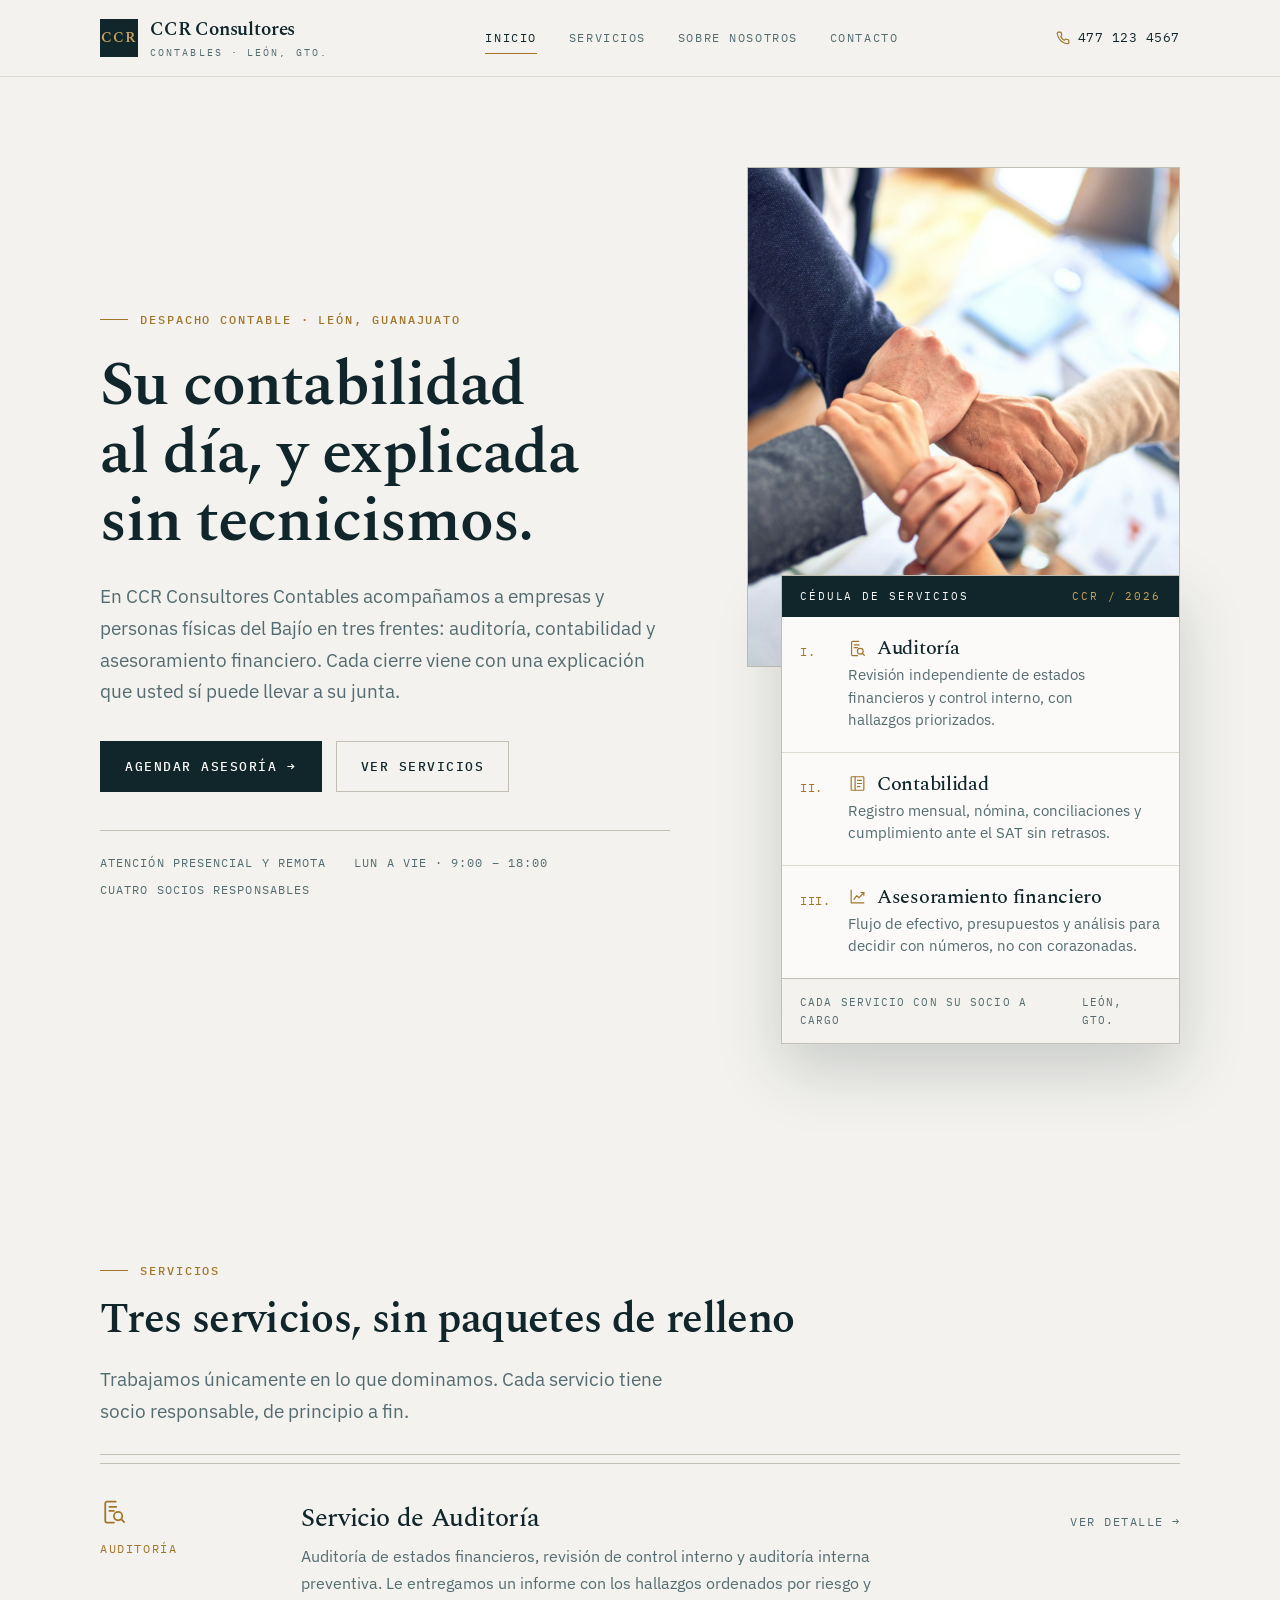
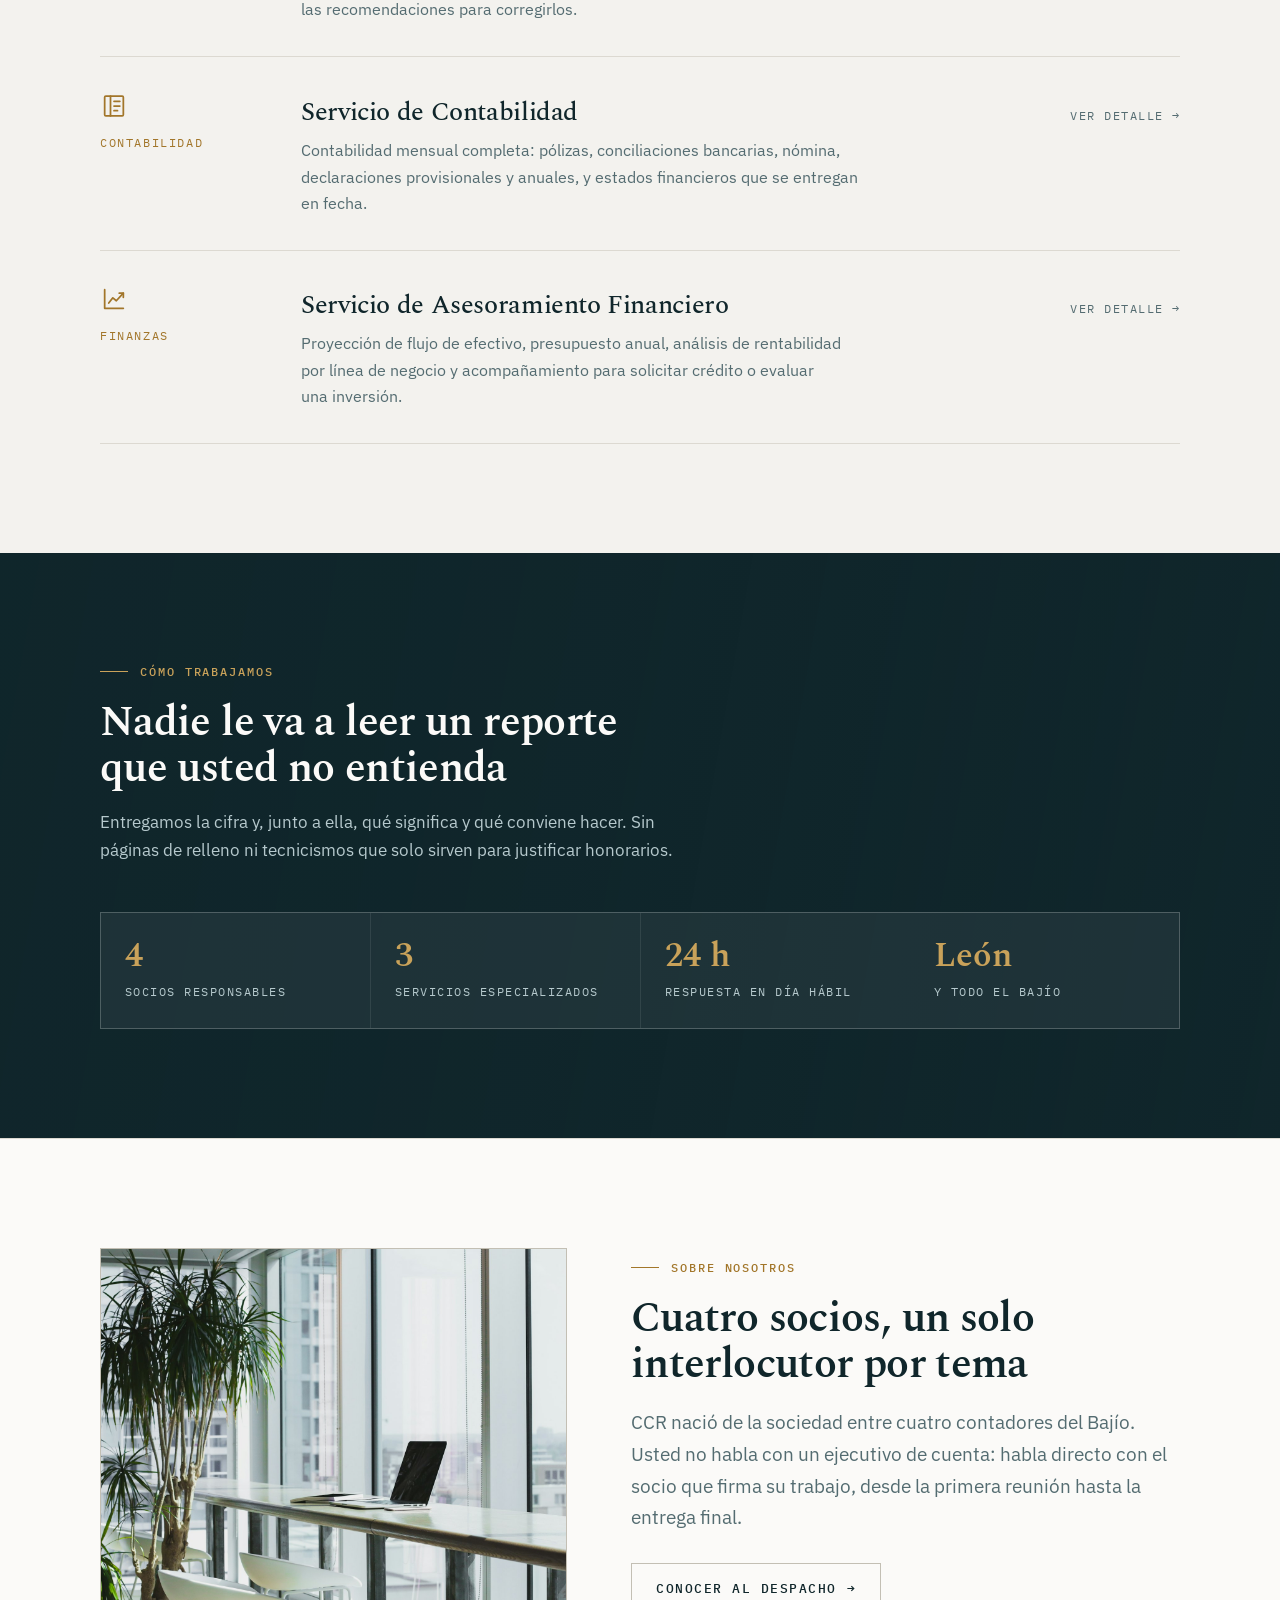
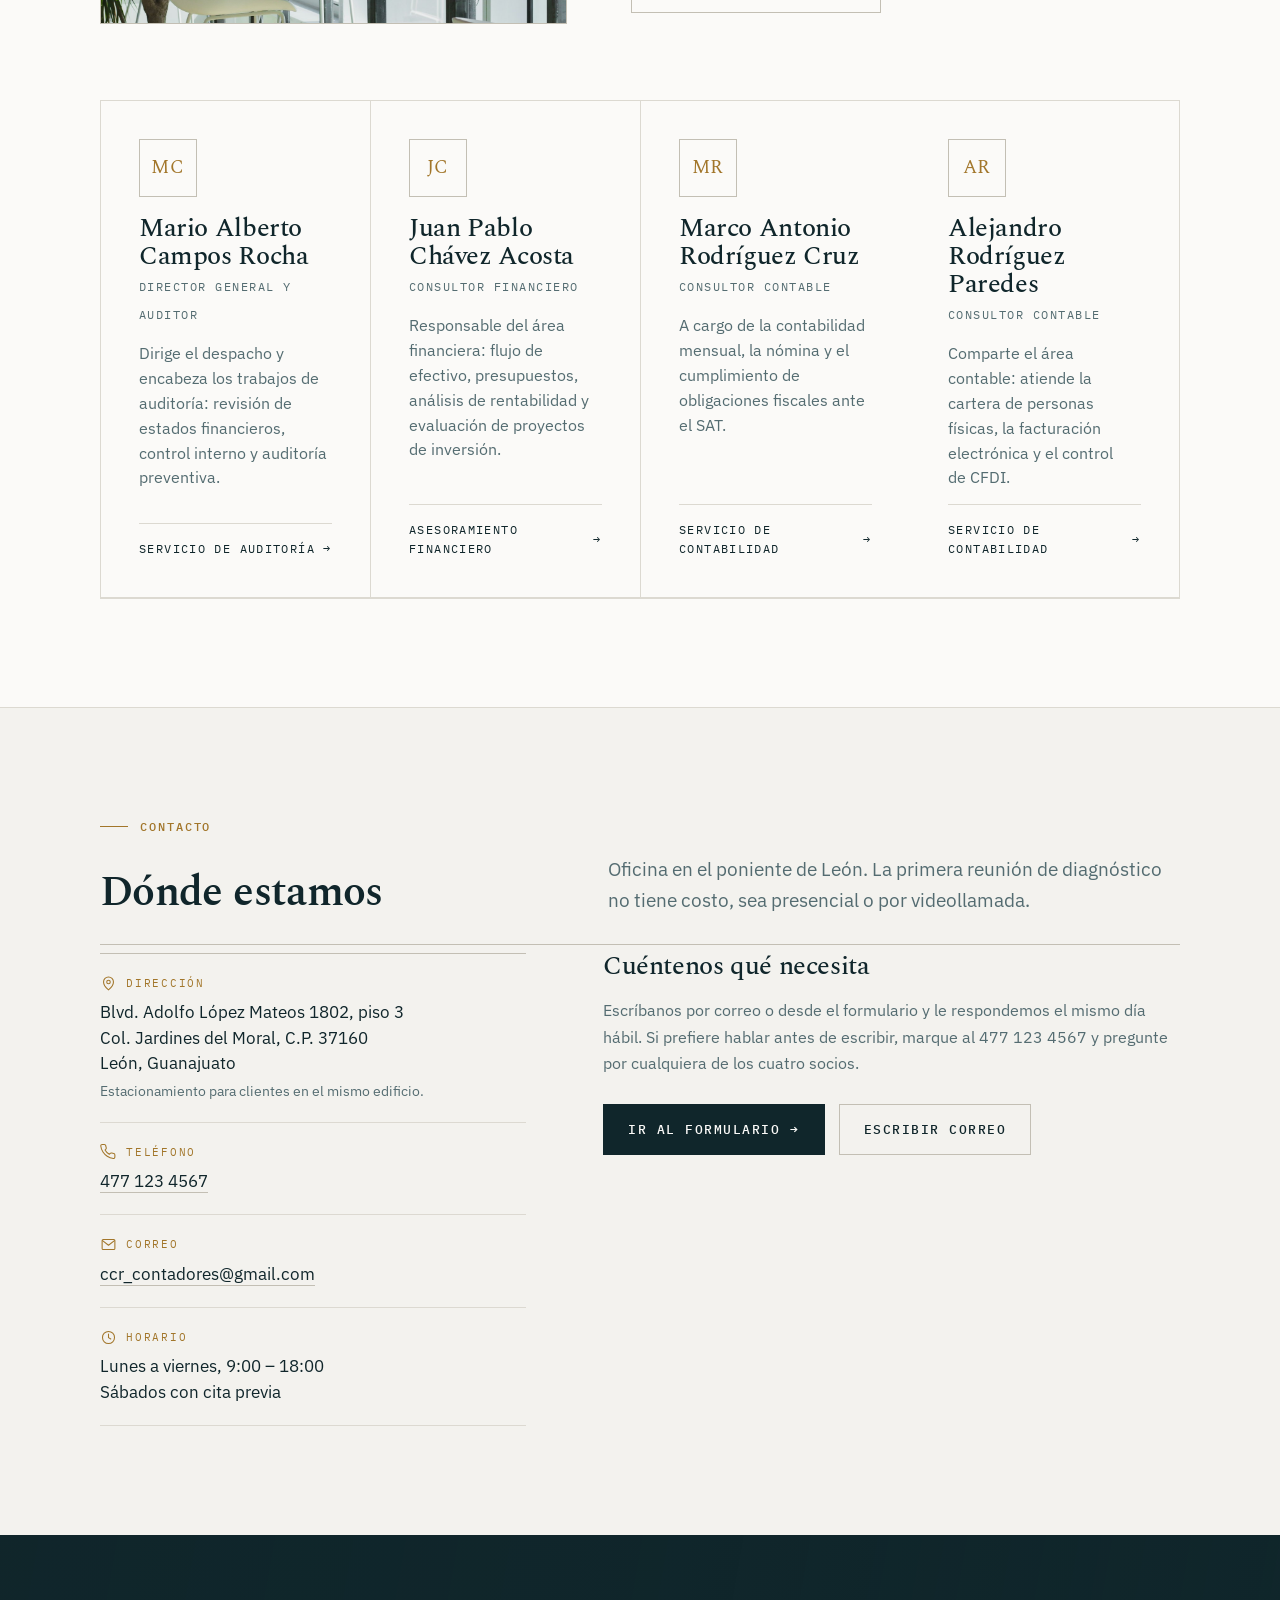
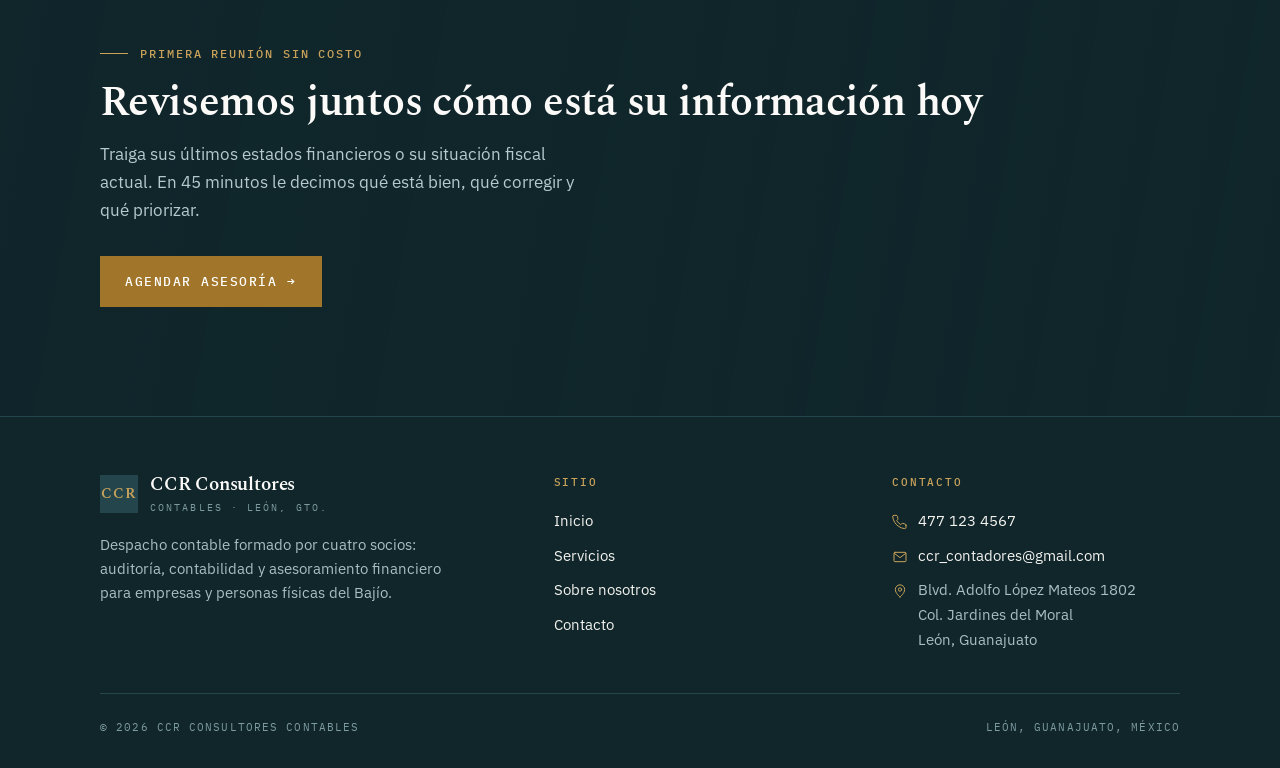
==== commit 97038ac9: "Agrega a Alejandro Rodriguez Paredes como cuarto socio Entra como segundo Consultor Contable junto a" ====
--- a/index.html
+++ b/index.html
@@ -53,7 +53,7 @@
         <div class="hero-meta">
           <span>Atención presencial y remota</span>
           <span>Lun a Vie · 9:00 – 18:00</span>
-          <span>Tres socios responsables</span>
+          <span>Cuatro socios responsables</span>
         </div>
       </div>
 
@@ -91,7 +91,7 @@
             </li>
           </ol>
           <div class="cedula-foot">
-            <span>Un socio responsable por servicio</span>
+            <span>Cada servicio con su socio a cargo</span>
             <span>León, Gto.</span>
           </div>
         </div>
@@ -106,7 +106,7 @@
         <p class="eyebrow">Servicios</p>
         <div class="row">
           <h2>Tres servicios, sin paquetes de relleno</h2>
-          <p class="lead">Trabajamos únicamente en lo que dominamos. Cada servicio lo dirige el socio que responde por él de principio a fin.</p>
+          <p class="lead">Trabajamos únicamente en lo que dominamos. Cada servicio tiene socio responsable, de principio a fin.</p>
         </div>
       </div>
 
@@ -153,7 +153,7 @@
 
       <div class="stats">
         <div class="stat anim anim-up">
-          <span class="n">3</span>
+          <span class="n">4</span>
           <span class="t">Socios responsables</span>
         </div>
         <div class="stat anim anim-up" style="--d:.1s">
@@ -181,8 +181,8 @@
         </div>
         <div class="anim anim-right">
           <p class="eyebrow">Sobre nosotros</p>
-          <h2 style="margin:18px 0 18px">Tres socios, un solo interlocutor por tema</h2>
-          <p class="lead">CCR nació de la sociedad entre tres contadores del Bajío. Usted no habla con un ejecutivo de cuenta: habla directo con el socio que firma su trabajo, desde la primera reunión hasta la entrega final.</p>
+          <h2 style="margin:18px 0 18px">Cuatro socios, un solo interlocutor por tema</h2>
+          <p class="lead">CCR nació de la sociedad entre cuatro contadores del Bajío. Usted no habla con un ejecutivo de cuenta: habla directo con el socio que firma su trabajo, desde la primera reunión hasta la entrega final.</p>
           <div class="actions" style="margin-top:30px">
             <a class="btn btn-ghost" href="nosotros.html">Conocer al despacho <span class="arrow">&rarr;</span></a>
           </div>
@@ -217,6 +217,16 @@
             <span class="role">Consultor Contable</span>
           </div>
           <p>A cargo de la contabilidad mensual, la nómina y el cumplimiento de obligaciones fiscales ante el SAT.</p>
+          <a class="link" href="servicios.html#contabilidad">Servicio de Contabilidad <span class="arrow">&rarr;</span></a>
+        </article>
+
+        <article class="socio anim anim-up" style="--d:.3s">
+          <span class="monogram">AR</span>
+          <div>
+            <h3>Alejandro Rodríguez Paredes</h3>
+            <span class="role">Consultor Contable</span>
+          </div>
+          <p>Comparte el área contable: atiende la cartera de personas físicas, la facturación electrónica y el control de CFDI.</p>
           <a class="link" href="servicios.html#contabilidad">Servicio de Contabilidad <span class="arrow">&rarr;</span></a>
         </article>
       </div>
@@ -258,7 +268,7 @@
 
         <div class="anim anim-right">
           <h3 style="margin-bottom:16px">Cuéntenos qué necesita</h3>
-          <p class="lead" style="font-size:16px">Escríbanos por correo o desde el formulario y le respondemos el mismo día hábil. Si prefiere hablar antes de escribir, marque al 477 123 4567 y pregunte por cualquiera de los tres socios.</p>
+          <p class="lead" style="font-size:16px">Escríbanos por correo o desde el formulario y le respondemos el mismo día hábil. Si prefiere hablar antes de escribir, marque al 477 123 4567 y pregunte por cualquiera de los cuatro socios.</p>
           <div class="actions" style="margin-top:28px">
             <a class="btn" href="contacto.html">Ir al formulario <span class="arrow">&rarr;</span></a>
             <a class="btn btn-ghost" href="mailto:ccr_contadores@gmail.com">Escribir correo</a>
@@ -296,7 +306,7 @@
             <span class="sub">Contables · León, Gto.</span>
           </span>
         </a>
-        <p class="about">Despacho contable formado por tres socios: auditoría, contabilidad y asesoramiento financiero para empresas y personas físicas del Bajío.</p>
+        <p class="about">Despacho contable formado por cuatro socios: auditoría, contabilidad y asesoramiento financiero para empresas y personas físicas del Bajío.</p>
       </div>
       <div>
         <h4>Sitio</h4>
--- a/styles.css
+++ b/styles.css
@@ -450,11 +450,14 @@
 
 .socios{
   display:grid;
-  grid-template-columns:repeat(auto-fit, minmax(280px, 1fr));
+  grid-template-columns:repeat(4, 1fr);
   gap:1px;
   background:var(--line);
   border:1px solid var(--line);
 }
+/* 4 -> 2 -> 1 columnas: nunca queda un socio solo en su fila */
+@media (max-width: 1060px){ .socios{ grid-template-columns:repeat(2, 1fr); } }
+@media (max-width: 600px){  .socios{ grid-template-columns:1fr; } }
 .socio{
   background:var(--paper-2);
   padding:clamp(26px, 3vw, 38px);
